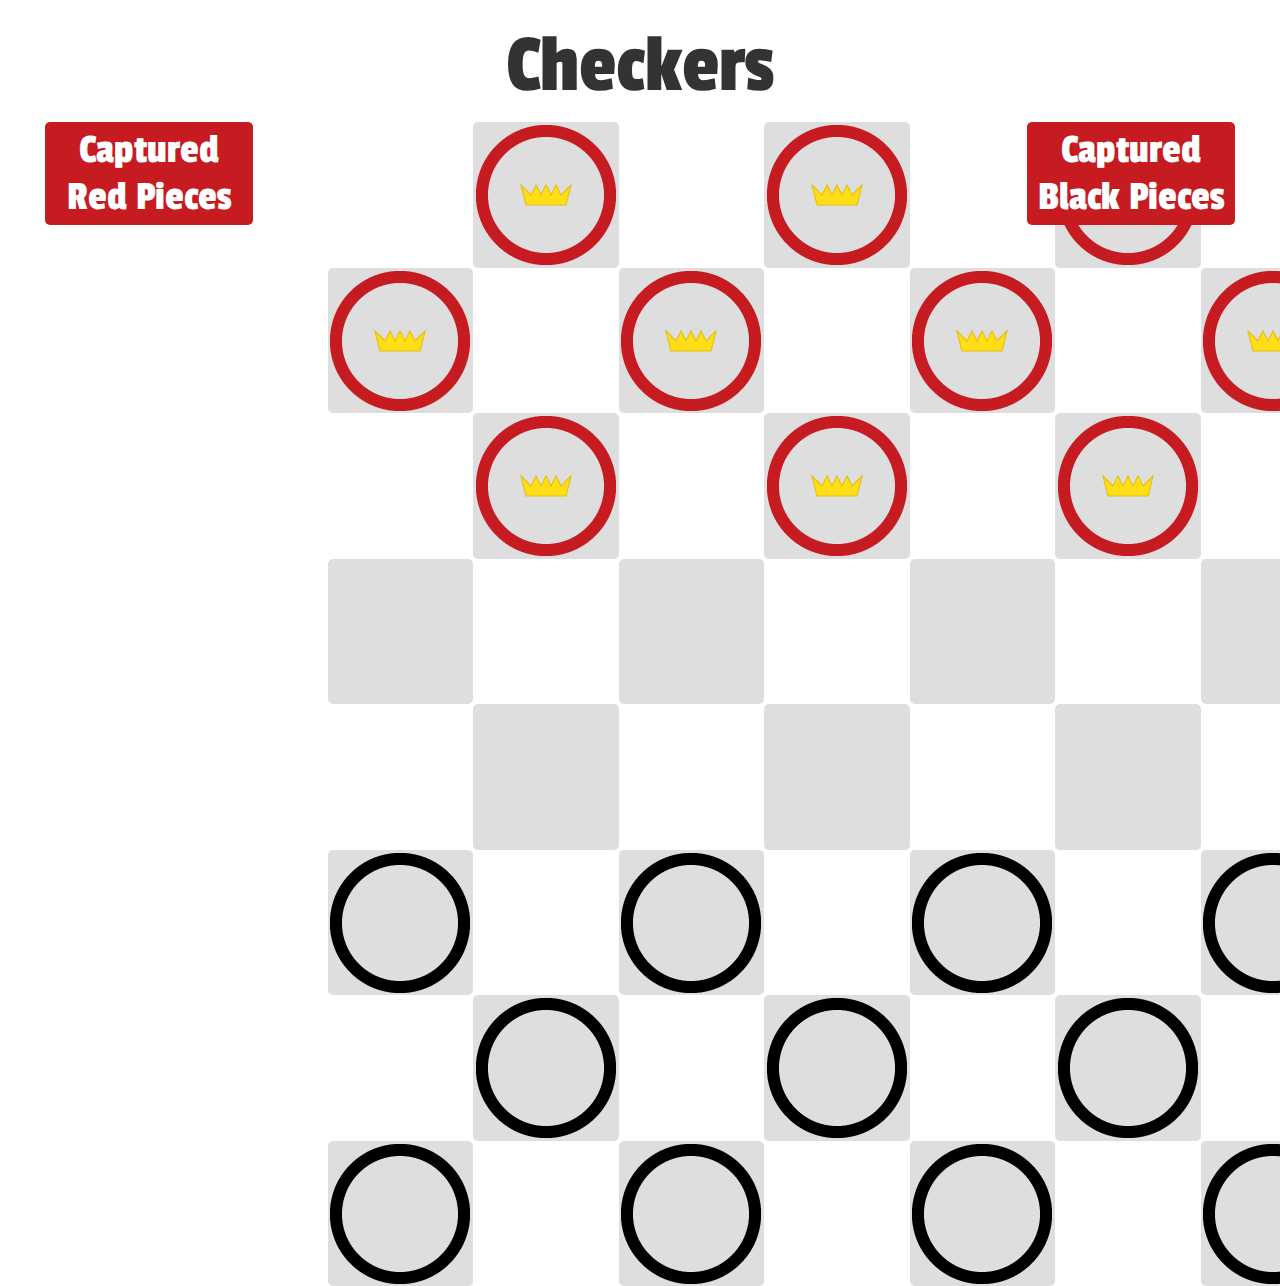
==== Checkers.html @ e629ca7a "Highlighted pieces commit" ====
<!DOCTYPE html>
<html>
<head>
	<title></title>
	<link rel="stylesheet" type="text/css" href="https://maxcdn.bootstrapcdn.com/bootstrap/3.3.6/css/bootstrap.min.css">
	<link href='https://fonts.googleapis.com/css?family=Passion+One' rel='stylesheet' type='text/css'>
	<link rel="stylesheet" type="text/css" href="Checkers.css">
</head>
<body>
	<h1>Checkers</h1>
	<div class="row">
		<div class="col-md-3">
			<h3>Captured Red Pieces</h3>
		</div>
		<div class="col-md-6">
			<div class="container no-padding" id="gameBoard">

			</div>
		</div>
		<div class="col-md-3">
			<h3>Captured Black Pieces</h3>
		</div>
	</div>
	


<script type="text/javascript" src="https://cdnjs.cloudflare.com/ajax/libs/jquery/2.2.1/jquery.min.js"></script>
<script type="text/javascript" src="https://maxcdn.bootstrapcdn.com/bootstrap/3.3.6/js/bootstrap.min.js"></script>
<script type="text/javascript" src="Checkers.js"></script>
</body>
</html>
---- Checkers.css ----
h1	{
	text-align: center;
	font-family: 'Passion One';
	font-size: 6em;
}
h3{
	text-align: center;
	background: #C51B21;
	border-radius: 5px;
	width: 70%;
	margin: 0px auto;
	color:white;
	padding-top: 5px;
	padding-bottom: 5px;
	font-family: 'Passion One';
	font-size:3em;
}
.blackSquare{
	width: 145.5px;
	height: 145.5px;
	background: rgba(5,5,5,0);
	float: left;
}
.whiteSquare{
	width: 145.5px;
	height: 145.5px;
	background: #DEDEDE;
	float: left;
	border-radius: 5px;
	/*outline: 2px solid #DEB305;*/
}
#gameBoard{
	/*border: 3px solid rgba(255,255,255,1);*/
}
.no-padding{
	padding-left: 0px;
	padding-right: 0px;
}
img{
	margin-left: 2.75px;
	margin-top: 2.75px;
}
body{
/*background: #414141;*/
/*background-image: url(./Assets/background.png);
background-size: cover;*/
/*background-image: url(./Assets/background_nuke.png);
background-size: cover;*/


/*background: #4B79A1; 
background: -webkit-linear-gradient(to left, #4B79A1 , #283E51); 
background: linear-gradient(to left, #4B79A1 , #283E51); */



/*background: #1F1C2C; 
background: -webkit-linear-gradient(to left, #1F1C2C , #928DAB); 
background: linear-gradient(to left, #1F1C2C , #928DAB); */


/*background: #000000;
background: -webkit-linear-gradient(to left, #000000 , #e74c3c);
background: linear-gradient(to left, #000000 , #e74c3c);*/        
}
.whiteText{
	color: white;
}
.highlight{
	background: #FFEF88;
}
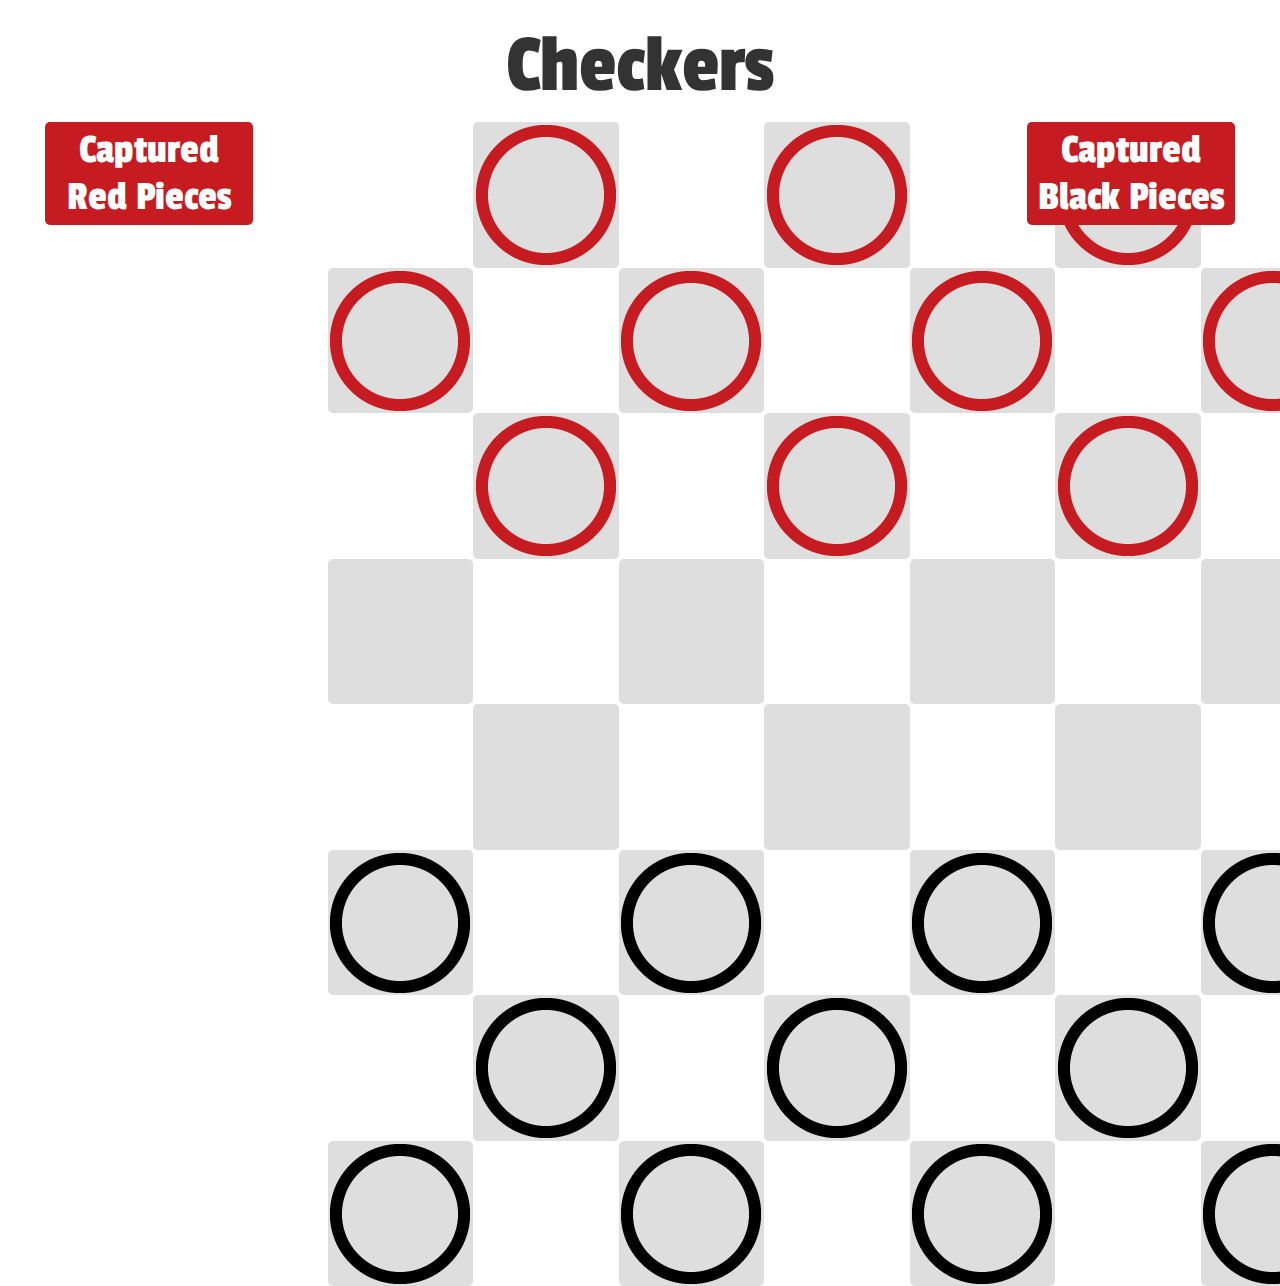
==== commit fc2cf7d6: "Basic Movement added" ====
--- a/Checkers.html
+++ b/Checkers.html
@@ -11,6 +11,9 @@
 	<div class="row">
 		<div class="col-md-3">
 			<h3>Captured Red Pieces</h3>
+			<div class="prison" id="red-prison">
+				
+			</div>
 		</div>
 		<div class="col-md-6">
 			<div class="container no-padding" id="gameBoard">
@@ -19,6 +22,9 @@
 		</div>
 		<div class="col-md-3">
 			<h3>Captured Black Pieces</h3>
+			<div class="prison" id="black-prison">
+				
+			</div>
 		</div>
 	</div>
 	
--- a/Checkers.css
+++ b/Checkers.css
@@ -69,3 +69,7 @@
 .highlight{
 	background: #FFEF88;
 }
+li{
+	float: left;
+	list-style-type: none;
+}
